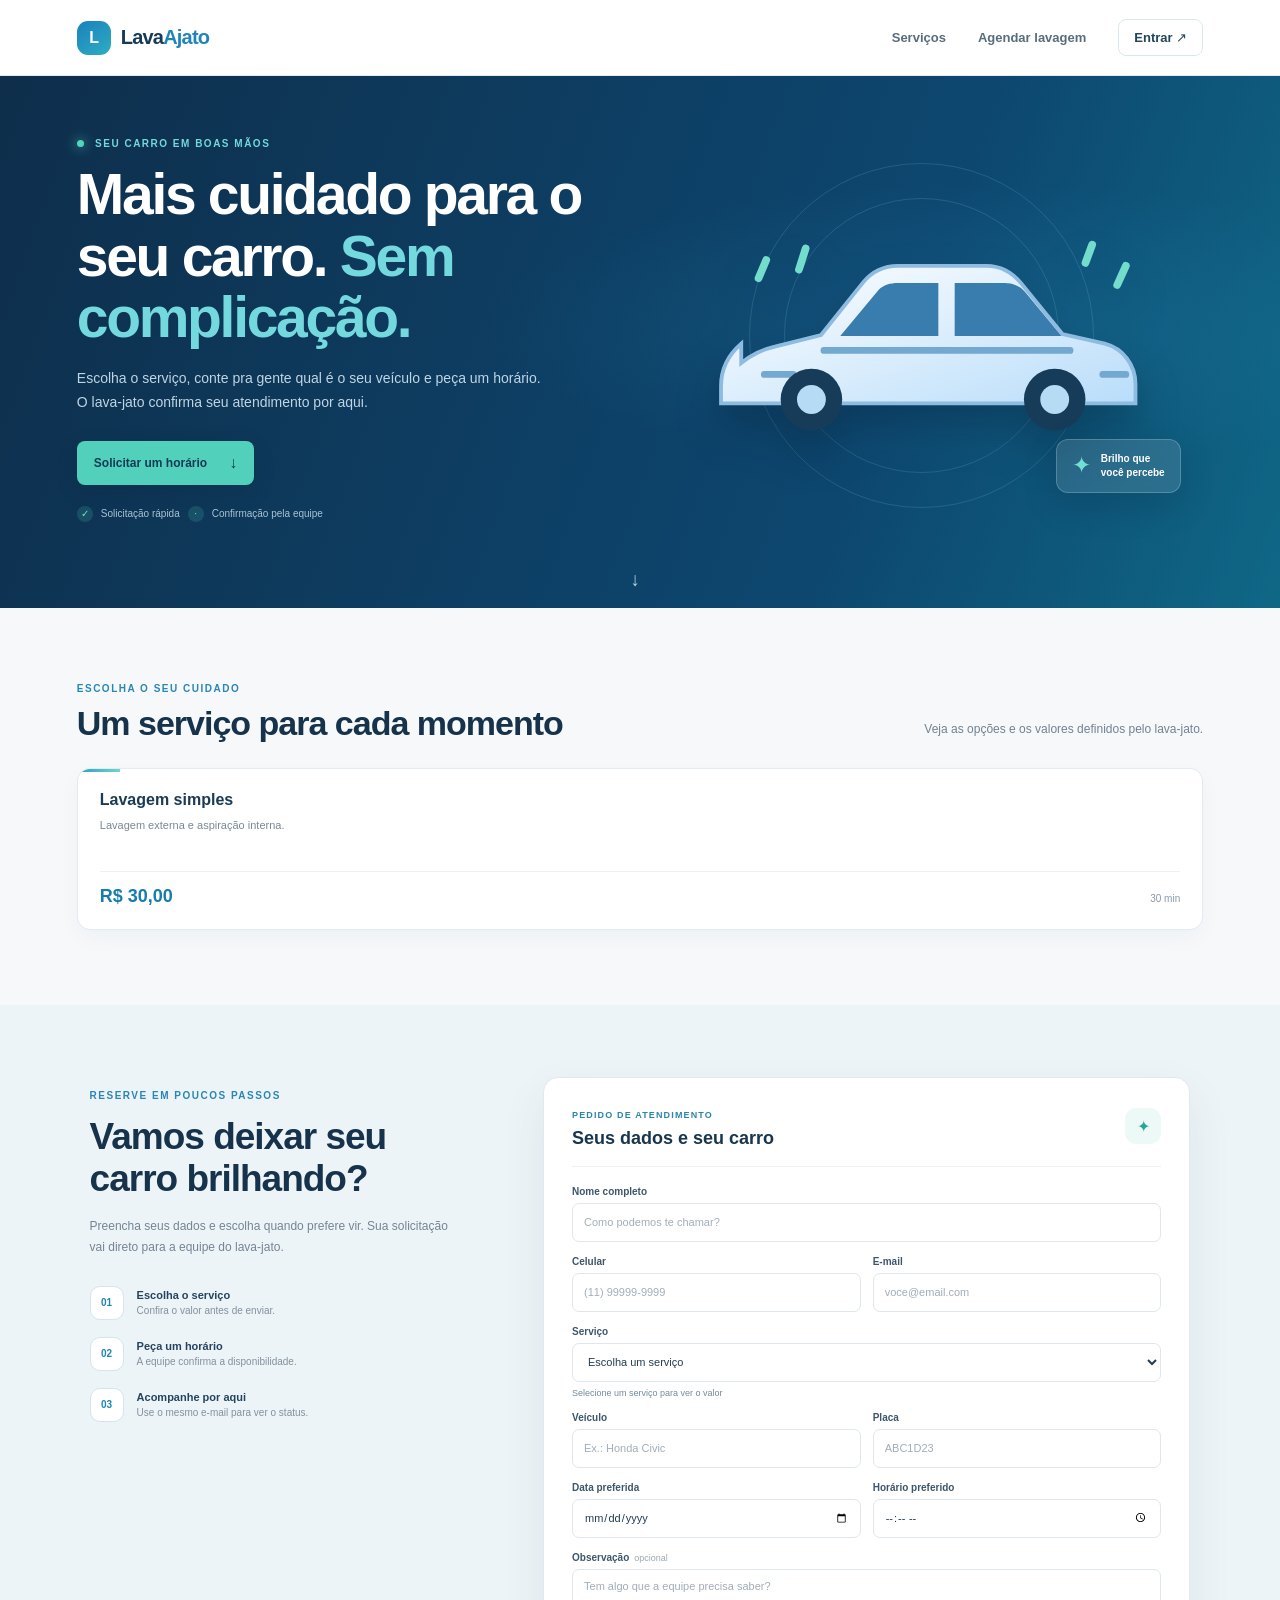
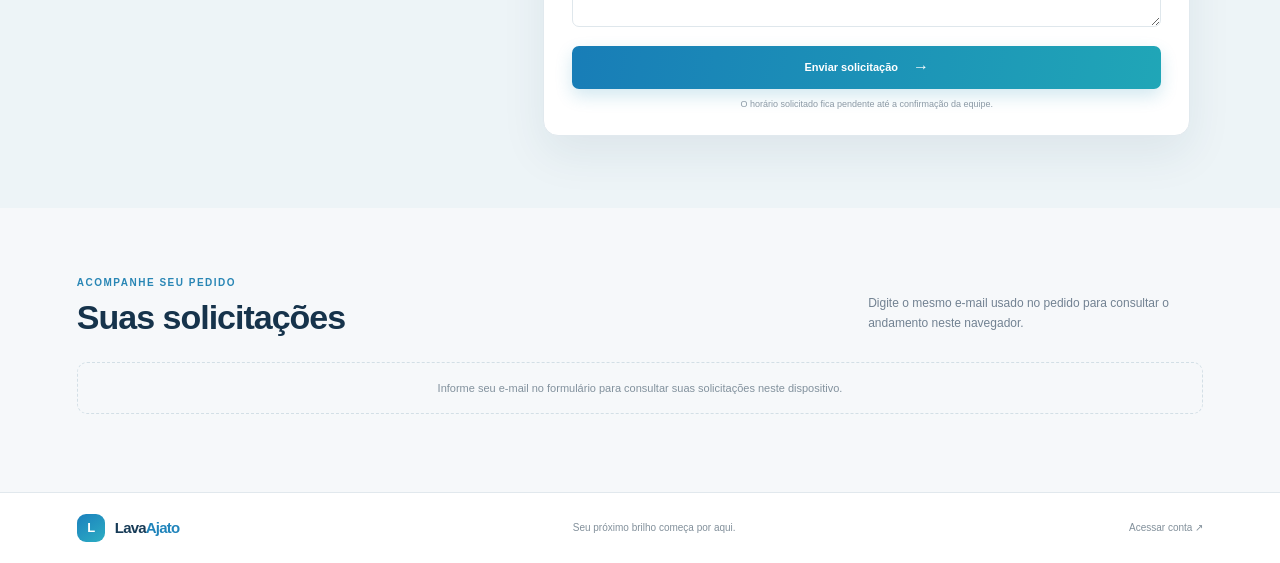
==== frontend/index.html @ 4a01fb27 "commit do login e central de clientes" ====
<!DOCTYPE html>
<html lang="pt-BR">
<head>
  <meta charset="UTF-8">
  <meta name="viewport" content="width=device-width, initial-scale=1">
  <meta name="theme-color" content="#102a43">
  <title>Início | LavaAjato</title>
  <link rel="stylesheet" href="css/client.css">
</head>
<body class="client-page" data-page="client">
  <header class="client-header">
    <a class="client-brand" href="index.html" aria-label="LavaAjato, início">
      <span class="brand-icon" aria-hidden="true">L</span>
      <span>Lava<span>Ajato</span></span>
    </a>
    <nav class="client-nav" aria-label="Navegação principal">
      <a href="#servicos">Serviços</a>
      <a href="#solicitar">Agendar lavagem</a>
      <a class="manager-link" href="auth.html">Entrar <span aria-hidden="true">↗</span></a>
    </nav>
  </header>

  <main>
    <section class="client-hero">
      <div class="hero-copy">
        <p class="client-eyebrow"><span></span> SEU CARRO EM BOAS MÃOS</p>
        <h1>Mais cuidado para o seu carro. <em>Sem complicação.</em></h1>
        <p>Escolha o serviço, conte pra gente qual é o seu veículo e peça um horário. O lava-jato confirma seu atendimento por aqui.</p>
        <a class="hero-button" href="#solicitar">Solicitar um horário <span aria-hidden="true">↓</span></a>
        <div class="hero-trust"><span aria-hidden="true">✓</span> Solicitação rápida <span class="trust-divider">·</span> Confirmação pela equipe</div>
      </div>
      <div class="hero-art" aria-hidden="true">
        <div class="art-orbit orbit-back"></div>
        <div class="art-orbit orbit-front"></div>
        <div class="car-illustration">
          <svg viewBox="0 0 520 260" role="img" aria-label="Ilustração de um carro sendo lavado">
            <defs><linearGradient id="carPaint" x1="0" x2="1" y1="0" y2="1"><stop stop-color="#ffffff"/><stop offset="1" stop-color="#b9ddfa"/></linearGradient></defs>
            <path d="M72 158c10-8 21-14 35-17l48-12 44-55c9-11 22-17 36-17h92c14 0 27 7 36 18l43 53 44 10c19 5 32 22 32 42v20H51v-18c0-17 7-32 21-44Z" fill="url(#carPaint)" stroke="#8ebce0" stroke-width="4"/>
            <path d="m215 82-40 48h102V75h-42c-8 0-15 2-20 7Zm79-7v55h111l-38-46c-5-6-13-9-21-9h-52Z" fill="#397cae"/>
            <path d="M158 145h256M96 170h30m322 0h24" stroke="#73a8d1" stroke-width="7" stroke-linecap="round"/>
            <circle cx="145" cy="196" r="32" fill="#173c59"/><circle cx="145" cy="196" r="15" fill="#b6dcf5"/>
            <circle cx="398" cy="196" r="32" fill="#173c59"/><circle cx="398" cy="196" r="15" fill="#b6dcf5"/>
            <path d="m90 70 8-19m34 10 7-22m324 38 9-20m-42-3 7-19" stroke="#74dcca" stroke-width="8" stroke-linecap="round"/>
          </svg>
        </div>
        <div class="hero-sticker"><span>✦</span><strong>Brilho que<br>você percebe</strong></div>
      </div>
      <a class="hero-scroll" href="#servicos" aria-label="Ver serviços">↓</a>
    </section>

    <section class="client-section services-section" id="servicos">
      <div class="section-heading">
        <div><p class="client-eyebrow">ESCOLHA O SEU CUIDADO</p><h2>Um serviço para cada momento</h2></div>
        <p>Veja as opções e os valores definidos pelo lava-jato.</p>
      </div>
      <div class="client-services" id="client-services" aria-live="polite"></div>
    </section>

    <section class="booking-section" id="solicitar">
      <div class="booking-intro">
        <p class="client-eyebrow">RESERVE EM POUCOS PASSOS</p>
        <h2>Vamos deixar seu carro brilhando?</h2>
        <p>Preencha seus dados e escolha quando prefere vir. Sua solicitação vai direto para a equipe do lava-jato.</p>
        <div class="booking-step"><span>01</span><div><strong>Escolha o serviço</strong><small>Confira o valor antes de enviar.</small></div></div>
        <div class="booking-step"><span>02</span><div><strong>Peça um horário</strong><small>A equipe confirma a disponibilidade.</small></div></div>
        <div class="booking-step"><span>03</span><div><strong>Acompanhe por aqui</strong><small>Use o mesmo e-mail para ver o status.</small></div></div>
      </div>

      <form class="booking-card" id="request-form">
        <div class="booking-card-head"><div><span class="form-step-label">PEDIDO DE ATENDIMENTO</span><h3>Seus dados e seu carro</h3></div><span class="secure-mark" aria-hidden="true">✦</span></div>
        <div id="request-notice" class="request-notice" role="status" aria-live="polite" hidden></div>
        <div class="booking-fields">
          <label class="field-full">Nome completo<input name="nome" autocomplete="name" placeholder="Como podemos te chamar?" required minlength="2"></label>
          <label>Celular<input name="telefone" type="tel" autocomplete="tel" inputmode="tel" placeholder="(11) 99999-9999" required></label>
          <label>E-mail<input name="email" type="email" autocomplete="email" placeholder="voce@email.com" required></label>
          <label class="field-full">Serviço<select name="servico" required><option value="">Carregando serviços…</option></select><small class="quote" id="request-quote">Selecione um serviço para ver o valor</small></label>
          <label>Veículo<input name="veiculo" placeholder="Ex.: Honda Civic" required></label>
          <label>Placa<input name="placa" placeholder="ABC1D23" maxlength="8" required></label>
          <label>Data preferida<input name="data" type="date" required></label>
          <label>Horário preferido<input name="hora" type="time" required></label>
          <label class="field-full"><span class="field-label">Observação <small class="optional-label">opcional</small></span><textarea name="observacoes" rows="3" placeholder="Tem algo que a equipe precisa saber?"></textarea></label>
        </div>
        <button class="booking-submit" type="submit">Enviar solicitação <span aria-hidden="true">→</span></button>
        <p class="form-footnote">O horário solicitado fica pendente até a confirmação da equipe.</p>
      </form>
    </section>

    <section class="client-section history-section" id="acompanhar">
      <div class="section-heading history-heading"><div><p class="client-eyebrow">ACOMPANHE SEU PEDIDO</p><h2>Suas solicitações</h2></div><p>Digite o mesmo e-mail usado no pedido para consultar o andamento neste navegador.</p></div>
      <div class="request-history" id="request-history" aria-live="polite"><p class="history-hint">Informe seu e-mail no formulário para consultar suas solicitações neste dispositivo.</p></div>
    </section>
  </main>

  <footer class="client-footer"><a class="client-brand" href="index.html"><span class="brand-icon" aria-hidden="true">L</span><span>Lava<span>Ajato</span></span></a><p>Seu próximo brilho começa por aqui.</p><a href="auth.html">Acessar conta ↗</a></footer>
  <script type="module" src="js/app.js"></script>
</body>
</html>
---- frontend/css/client.css ----
:root{font-family:"DM Sans","Segoe UI",Arial,sans-serif;color:#142f45;background:#f6f8fa;font-synthesis:none;text-rendering:optimizeLegibility;--navy:#102a43;--blue:#1978ba;--cyan:#42c5d8;--muted:#738394;--line:#e1e8ee;--mint:#54d6bd}
*{box-sizing:border-box}
html{scroll-behavior:smooth;scroll-padding-top:84px}
body{min-width:320px;margin:0;background:#f6f8fa}
a{color:inherit}
button,input,select,textarea{font:inherit}
.client-header{position:sticky;top:0;z-index:5;display:flex;align-items:center;justify-content:space-between;height:76px;padding:0 max(calc((100vw - 1200px)/2),6vw);border-bottom:1px solid rgba(221,231,237,.8);background:rgba(255,255,255,.94);backdrop-filter:blur(14px)}
.client-brand{display:inline-flex;align-items:center;gap:10px;color:#173b57;text-decoration:none;font-family:Manrope,"Segoe UI",sans-serif;font-size:20px;font-weight:800;letter-spacing:-.8px}
.client-brand>span:last-child>span{color:#2084bb}
.brand-icon{display:grid;width:34px;height:34px;place-items:center;border-radius:11px;background:linear-gradient(145deg,#1b80bd,#2daec3);color:white;font-size:16px}
.client-nav{display:flex;align-items:center;gap:32px;color:#596c7b;font-size:13px;font-weight:600}
.client-nav a{text-decoration:none;transition:color .15s}
.client-nav a:hover{color:#1978ba}
.client-nav .manager-link{padding:10px 15px;border:1px solid #dce7ed;border-radius:8px;color:#21445f}
.client-hero{position:relative;display:grid;grid-template-columns:1fr 1fr;align-items:center;min-height:492px;padding:54px max(calc((100vw - 1200px)/2),6vw) 66px;overflow:hidden;background:radial-gradient(ellipse at 77% 47%,rgba(44,154,199,.18),transparent 36%),linear-gradient(110deg,#0e2e4b,#0d4770 68%,#0f6786);color:white}
.hero-copy{position:relative;z-index:1;max-width:560px;padding:8px 0 20px}
.client-eyebrow{margin:0 0 15px;color:#2986b5;font-size:10px;font-weight:700;letter-spacing:1.5px}
.hero-copy .client-eyebrow{color:#72d8db}
.hero-copy .client-eyebrow span{display:inline-block;width:7px;height:7px;margin-right:7px;border-radius:50%;background:#54d6bd;box-shadow:0 0 12px #54d6bd}
.hero-copy h1{max-width:540px;margin:0 0 17px;font-family:Manrope,"Segoe UI",sans-serif;font-size:clamp(39px,4.5vw,57px);line-height:1.08;letter-spacing:-2.3px}
.hero-copy h1 em{color:#74d9df;font-style:normal}
.hero-copy>p:not(.client-eyebrow){max-width:465px;margin:0;color:#c0d5e4;font-size:14px;line-height:1.75}
.hero-button{display:inline-flex;align-items:center;gap:22px;margin-top:26px;padding:13px 17px;border-radius:8px;background:#51d1bc;color:#123b54;text-decoration:none;font-size:12px;font-weight:700;box-shadow:0 7px 22px rgba(12,25,43,.14);transition:transform .15s}
.hero-button:hover{transform:translateY(-2px)}
.hero-button span{font-size:16px}
.hero-trust{display:flex;align-items:center;gap:8px;margin-top:21px;color:#a8c3d5;font-size:10px}
.hero-trust>span{display:grid;width:16px;height:16px;place-items:center;border-radius:50%;background:rgba(84,214,189,.17);color:#6de3c7;font-size:10px}
.trust-divider{color:#54d6bd}
.hero-art{position:relative;display:grid;height:350px;place-items:center}
.art-orbit{position:absolute;border:1px solid rgba(135,206,232,.18);border-radius:50%}
.orbit-back{width:345px;height:345px}
.orbit-front{width:275px;height:275px}
.car-illustration{position:relative;z-index:1;width:min(100%,500px);filter:drop-shadow(0 22px 20px rgba(0,15,33,.28))}
.car-illustration svg{display:block;width:100%;height:auto;overflow:visible}
.hero-sticker{position:absolute;right:4%;bottom:18px;z-index:2;display:flex;align-items:center;gap:10px;padding:12px 15px;border:1px solid rgba(255,255,255,.2);border-radius:12px;background:rgba(255,255,255,.12);backdrop-filter:blur(10px);box-shadow:0 12px 35px rgba(0,15,33,.15)}
.hero-sticker>span{color:#75ded2;font-size:23px}
.hero-sticker strong{font-size:10px;line-height:1.4}
.hero-scroll{position:absolute;right:50%;bottom:17px;color:#b6d3e1;text-decoration:none;font-size:19px}
.client-section{width:min(1200px,88vw);margin:0 auto;padding:75px 0}
.section-heading{display:flex;align-items:flex-end;justify-content:space-between;gap:30px;margin-bottom:25px}
.section-heading .client-eyebrow{margin-bottom:10px}
.section-heading h2,.booking-intro h2{margin:0;color:#16334b;font-family:Manrope,"Segoe UI",sans-serif;font-size:clamp(25px,3vw,34px);letter-spacing:-1px}
.section-heading>p{max-width:335px;margin:0 0 3px;color:#728292;font-size:12px;line-height:1.7}
.client-services{display:grid;grid-template-columns:repeat(auto-fit,minmax(220px,1fr));gap:14px}
.client-service-card{position:relative;overflow:hidden;padding:22px;border:1px solid #e3eaf0;border-radius:13px;background:#fff;box-shadow:0 8px 22px rgba(30,62,86,.035)}
.client-service-card:before{position:absolute;top:0;left:0;width:42px;height:3px;background:linear-gradient(90deg,#25a0c3,#6dd7ca);content:""}
.client-service-card h3{margin:0 0 8px;color:#1b3b54;font-family:Manrope,"Segoe UI",sans-serif;font-size:16px}
.client-service-card p{min-height:36px;margin:0;color:#788897;font-size:11px;line-height:1.6}
.client-service-details{display:flex;align-items:baseline;justify-content:space-between;margin-top:18px;padding-top:14px;border-top:1px solid #edf1f4}
.client-service-details strong{color:#177cae;font-size:18px}
.client-service-details span{color:#8998a5;font-size:10px}
.client-empty-services{grid-column:1/-1;padding:24px;border:1px dashed #cad9e2;border-radius:12px;color:#6d8190;text-align:center;font-size:12px}
.booking-section{display:grid;grid-template-columns:.75fr 1.25fr;gap:65px;align-items:start;padding:72px max(calc((100vw - 1120px)/2),7vw);background:#edf4f7}
.booking-intro{padding-top:13px}
.booking-intro h2{max-width:380px;font-size:37px;line-height:1.15}
.booking-intro>p:not(.client-eyebrow){max-width:360px;margin:15px 0 28px;color:#748494;font-size:12px;line-height:1.75}
.booking-step{display:flex;align-items:center;gap:13px;margin-top:17px}
.booking-step>span{display:grid;width:34px;height:34px;place-items:center;border:1px solid #d4e5eb;border-radius:10px;background:white;color:#2187ac;font-size:10px;font-weight:700}
.booking-step div{display:grid;gap:4px}
.booking-step strong{color:#24445d;font-size:11px}
.booking-step small{color:#82919e;font-size:10px}
.booking-card{padding:26px 28px;border:1px solid #e1e9ee;border-radius:15px;background:white;box-shadow:0 18px 45px rgba(26,69,94,.08)}
.booking-card-head{display:flex;align-items:center;justify-content:space-between;margin-bottom:19px;padding-bottom:17px;border-bottom:1px solid #edf1f4}
.form-step-label{color:#2986a9;font-size:9px;font-weight:700;letter-spacing:1.15px}
.booking-card-head h3{margin:6px 0 0;color:#18364e;font-family:Manrope,"Segoe UI",sans-serif;font-size:18px}
.secure-mark{display:grid;width:36px;height:36px;place-items:center;border-radius:11px;background:#edf9f7;color:#26a994}
.booking-fields{display:grid;grid-template-columns:1fr 1fr;gap:14px 12px}
.booking-fields label{display:flex;flex-direction:column;gap:6px;color:#3d5669;font-size:10px;font-weight:600}
.booking-fields .field-label{display:flex;align-items:baseline;gap:5px}
.booking-fields label.field-full{grid-column:1/-1}
.booking-fields input,.booking-fields select,.booking-fields textarea{width:100%;min-width:0;padding:10px 11px;border:1px solid #dfe7ec;border-radius:7px;background:#fff;color:#223d52;font-size:11px;font-weight:400;outline:none;transition:border .15s,box-shadow .15s}
.booking-fields input,.booking-fields select{height:39px}
.booking-fields textarea{resize:vertical}
.booking-fields input::placeholder,.booking-fields textarea::placeholder{color:#a1adb8}
.booking-fields input:focus,.booking-fields select:focus,.booking-fields textarea:focus{border-color:#3ba0c4;box-shadow:0 0 0 3px rgba(59,160,196,.11)}
.booking-fields .quote{color:#718b9c;font-size:9px;font-weight:400}
.optional-label{color:#9aa7b0;font-size:9px;font-weight:400}
.booking-submit{display:flex;align-items:center;justify-content:center;gap:15px;width:100%;height:43px;margin-top:19px;border:0;border-radius:7px;background:linear-gradient(100deg,#187db7,#20a6b7);color:#fff;font-size:11px;font-weight:700;box-shadow:0 7px 17px rgba(28,140,179,.2);cursor:pointer;transition:filter .15s,transform .15s}
.booking-submit:hover{filter:brightness(1.05);transform:translateY(-1px)}
.booking-submit span{font-size:16px}
.form-footnote{margin:10px 0 0;color:#8b99a5;text-align:center;font-size:9px}
.request-notice{margin-bottom:15px;padding:11px 12px;border:1px solid #f0c5bf;border-radius:8px;background:#fff5f3;color:#a14337;font-size:11px;line-height:1.5}
.request-notice[data-type="success"]{border-color:#bce7d7;background:#effaf5;color:#28764f}
.history-section{padding-top:69px;padding-bottom:78px}
.history-heading{align-items:flex-end}
.request-history{display:grid;gap:10px}
.history-hint{margin:0;padding:19px;border:1px dashed #d3dfe6;border-radius:10px;color:#82919d;text-align:center;font-size:11px}
.history-item{display:flex;align-items:center;gap:20px;padding:15px 17px;border:1px solid #e1e9ee;border-radius:10px;background:#fff}
.history-item-main{display:grid;flex:1;gap:5px}
.history-item-main span:first-child{color:#1f4058;font-size:12px;font-weight:700}
.history-item-main span:last-child{color:#7f8d98;font-size:10px}
.history-item small{color:#98a5ae;font-size:9px}
.request-status{display:inline-flex;align-items:center;width:max-content;padding:5px 9px;border-radius:999px;background:#fff4dd;color:#9b6b12;font-size:9px;font-weight:700}
.status-confirmado{background:#eaf5ff;color:#23658d}
.status-concluído{background:#e7f8ef;color:#24734b}
.status-cancelado{background:#fff0ef;color:#a64a43}
.client-footer{display:flex;align-items:center;justify-content:space-between;gap:20px;padding:21px max(calc((100vw - 1200px)/2),6vw);border-top:1px solid #e1e8ed;background:#fff}
.client-footer .client-brand{font-size:15px}
.client-footer .brand-icon{width:28px;height:28px;border-radius:9px;font-size:13px}
.client-footer p,.client-footer>a:last-child{margin:0;color:#82909b;font-size:10px;text-decoration:none}
.client-footer>a:last-child:hover{color:#1978ba}
@media(max-width:900px){.booking-section{grid-template-columns:1fr;gap:28px;padding-right:7vw;padding-left:7vw}.booking-intro h2{max-width:520px}.booking-intro>p:not(.client-eyebrow){max-width:520px}.booking-step{display:inline-flex;vertical-align:top;margin-right:19px}.hero-art{height:300px}.hero-copy h1{font-size:44px}}
@media(max-width:650px){html{scroll-padding-top:68px}.client-header{height:66px;padding:0 5vw}.client-brand{font-size:17px}.brand-icon{width:31px;height:31px}.client-nav{gap:12px;font-size:10px}.client-nav>a:first-child{display:none}.client-nav .manager-link{padding:8px 9px}.client-hero{grid-template-columns:1fr;min-height:unset;padding:57px 7vw 63px}.hero-copy{padding:0}.hero-copy h1{max-width:490px;font-size:clamp(37px,10vw,51px)}.hero-copy>p:not(.client-eyebrow){font-size:12px}.hero-art{height:245px;margin-top:16px}.orbit-back{width:250px;height:250px}.orbit-front{width:195px;height:195px}.car-illustration{width:min(100%,410px)}.hero-sticker{right:3%;bottom:3px}.hero-scroll{right:7%;bottom:18px}.client-section{width:86vw;padding:56px 0}.section-heading{display:block}.section-heading>p{margin-top:12px}.client-services{grid-template-columns:1fr}.client-service-card{padding:19px}.client-service-card p{min-height:0}.booking-section{gap:22px;padding:55px 7vw}.booking-intro h2{font-size:31px}.booking-step{display:flex;margin-right:0}.booking-card{padding:21px 17px}.booking-fields{gap:12px 9px}.booking-fields input,.booking-fields select,.booking-fields textarea{font-size:10px}.history-section{padding-top:52px;padding-bottom:58px}.history-item{align-items:flex-start;gap:9px;flex-wrap:wrap}.history-item-main{flex-basis:100%}.client-footer{align-items:flex-start;flex-wrap:wrap;padding:19px 7vw}.client-footer p{order:3;flex-basis:100%}}
@media(max-width:400px){.client-nav{gap:8px}.client-nav .manager-link{font-size:9px}.booking-fields{grid-template-columns:1fr}.booking-fields label.field-full{grid-column:auto}.hero-art{height:205px}}
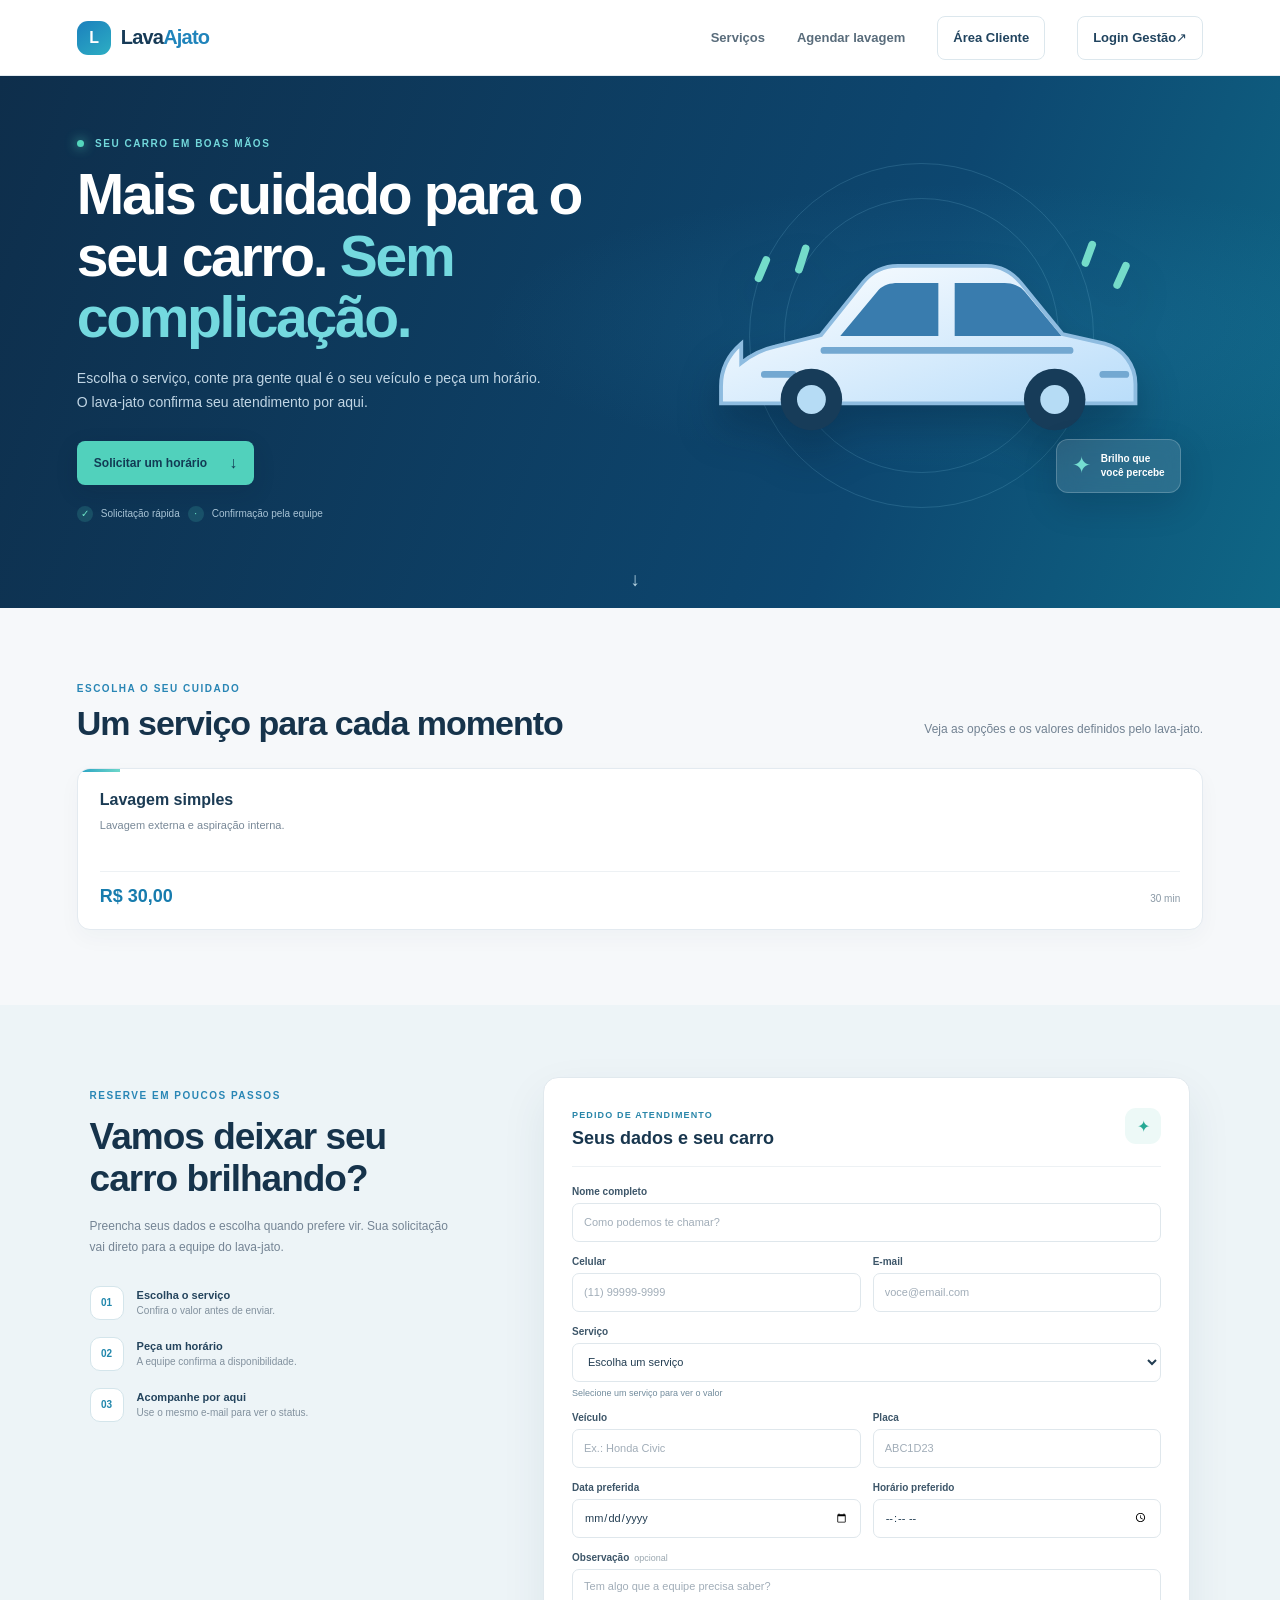
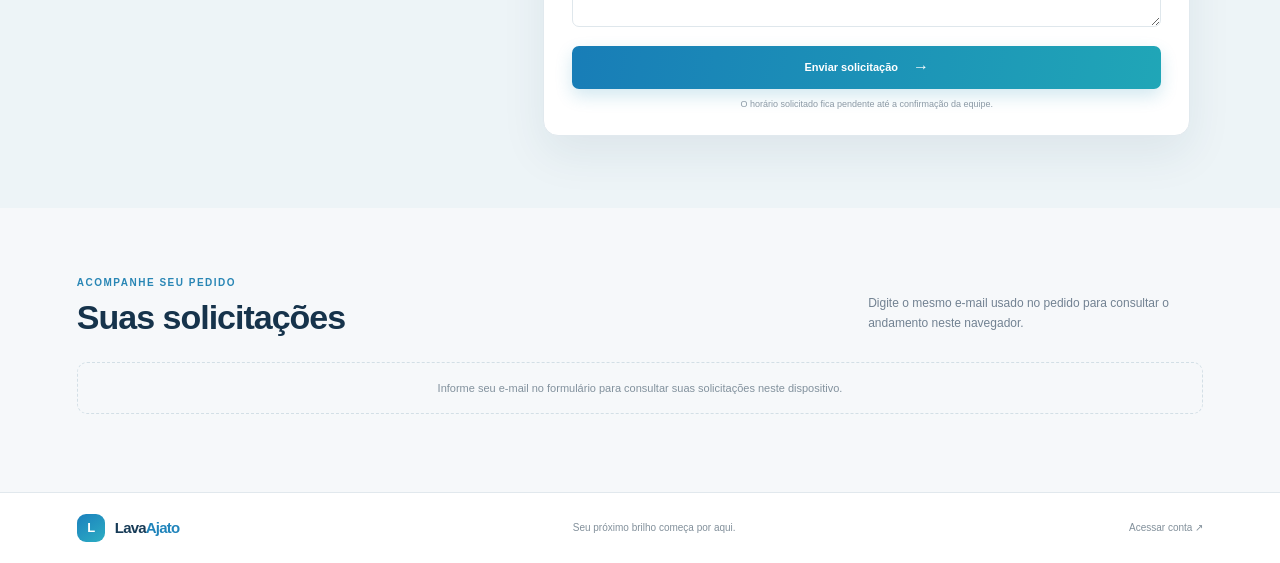
==== commit 7e3b5e72: "Colocando do arquivo que estava separado do git do projeto" ====
--- a/frontend/index.html
+++ b/frontend/index.html
@@ -16,7 +16,8 @@
     <nav class="client-nav" aria-label="Navegação principal">
       <a href="#servicos">Serviços</a>
       <a href="#solicitar">Agendar lavagem</a>
-      <a class="manager-link" href="auth.html">Entrar <span aria-hidden="true">↗</span></a>
+      <a class="client-access-link" href="auth.html?next=cliente.html">Área Cliente</a>
+      <a class="manager-link" href="auth.html">Login Gestão <span aria-hidden="true">↗</span></a>
     </nav>
   </header>
 
@@ -91,7 +92,7 @@
     </section>
   </main>
 
-  <footer class="client-footer"><a class="client-brand" href="index.html"><span class="brand-icon" aria-hidden="true">L</span><span>Lava<span>Ajato</span></span></a><p>Seu próximo brilho começa por aqui.</p><a href="auth.html">Acessar conta ↗</a></footer>
+  <footer class="client-footer"><a class="client-brand" href="index.html"><span class="brand-icon" aria-hidden="true">L</span><span>Lava<span>Ajato</span></span></a><p>Seu próximo brilho começa por aqui.</p><a href="auth.html?next=cliente.html">Acessar conta ↗</a></footer>
   <script type="module" src="js/app.js"></script>
 </body>
 </html>
--- a/frontend/css/client.css
+++ b/frontend/css/client.css
@@ -11,7 +11,7 @@
 .client-nav{display:flex;align-items:center;gap:32px;color:#596c7b;font-size:13px;font-weight:600}
 .client-nav a{text-decoration:none;transition:color .15s}
 .client-nav a:hover{color:#1978ba}
-.client-nav .manager-link{padding:10px 15px;border:1px solid #dce7ed;border-radius:8px;color:#21445f}
+.client-nav .manager-link,.client-nav .client-access-link{display:inline-flex;align-items:center;min-height:44px;padding:10px 15px;border:1px solid #dce7ed;border-radius:8px;color:#21445f;text-decoration:none}
 .client-hero{position:relative;display:grid;grid-template-columns:1fr 1fr;align-items:center;min-height:492px;padding:54px max(calc((100vw - 1200px)/2),6vw) 66px;overflow:hidden;background:radial-gradient(ellipse at 77% 47%,rgba(44,154,199,.18),transparent 36%),linear-gradient(110deg,#0e2e4b,#0d4770 68%,#0f6786);color:white}
 .hero-copy{position:relative;z-index:1;max-width:560px;padding:8px 0 20px}
 .client-eyebrow{margin:0 0 15px;color:#2986b5;font-size:10px;font-weight:700;letter-spacing:1.5px}
@@ -100,5 +100,5 @@
 .client-footer p,.client-footer>a:last-child{margin:0;color:#82909b;font-size:10px;text-decoration:none}
 .client-footer>a:last-child:hover{color:#1978ba}
 @media(max-width:900px){.booking-section{grid-template-columns:1fr;gap:28px;padding-right:7vw;padding-left:7vw}.booking-intro h2{max-width:520px}.booking-intro>p:not(.client-eyebrow){max-width:520px}.booking-step{display:inline-flex;vertical-align:top;margin-right:19px}.hero-art{height:300px}.hero-copy h1{font-size:44px}}
-@media(max-width:650px){html{scroll-padding-top:68px}.client-header{height:66px;padding:0 5vw}.client-brand{font-size:17px}.brand-icon{width:31px;height:31px}.client-nav{gap:12px;font-size:10px}.client-nav>a:first-child{display:none}.client-nav .manager-link{padding:8px 9px}.client-hero{grid-template-columns:1fr;min-height:unset;padding:57px 7vw 63px}.hero-copy{padding:0}.hero-copy h1{max-width:490px;font-size:clamp(37px,10vw,51px)}.hero-copy>p:not(.client-eyebrow){font-size:12px}.hero-art{height:245px;margin-top:16px}.orbit-back{width:250px;height:250px}.orbit-front{width:195px;height:195px}.car-illustration{width:min(100%,410px)}.hero-sticker{right:3%;bottom:3px}.hero-scroll{right:7%;bottom:18px}.client-section{width:86vw;padding:56px 0}.section-heading{display:block}.section-heading>p{margin-top:12px}.client-services{grid-template-columns:1fr}.client-service-card{padding:19px}.client-service-card p{min-height:0}.booking-section{gap:22px;padding:55px 7vw}.booking-intro h2{font-size:31px}.booking-step{display:flex;margin-right:0}.booking-card{padding:21px 17px}.booking-fields{gap:12px 9px}.booking-fields input,.booking-fields select,.booking-fields textarea{font-size:10px}.history-section{padding-top:52px;padding-bottom:58px}.history-item{align-items:flex-start;gap:9px;flex-wrap:wrap}.history-item-main{flex-basis:100%}.client-footer{align-items:flex-start;flex-wrap:wrap;padding:19px 7vw}.client-footer p{order:3;flex-basis:100%}}
-@media(max-width:400px){.client-nav{gap:8px}.client-nav .manager-link{font-size:9px}.booking-fields{grid-template-columns:1fr}.booking-fields label.field-full{grid-column:auto}.hero-art{height:205px}}
+@media(max-width:650px){html{scroll-padding-top:68px}.client-header{height:66px;padding:0 5vw}.client-brand{font-size:17px}.brand-icon{width:31px;height:31px}.client-nav{gap:8px;font-size:10px}.client-nav>a:first-child,.client-nav>a[href="#solicitar"]{display:none}.client-nav .manager-link,.client-nav .client-access-link{padding:8px 9px;font-size:9px}.client-hero{grid-template-columns:1fr;min-height:unset;padding:57px 7vw 63px}.hero-copy{padding:0}.hero-copy h1{max-width:490px;font-size:clamp(37px,10vw,51px)}.hero-copy>p:not(.client-eyebrow){font-size:12px}.hero-art{height:245px;margin-top:16px}.orbit-back{width:250px;height:250px}.orbit-front{width:195px;height:195px}.car-illustration{width:min(100%,410px)}.hero-sticker{right:3%;bottom:3px}.hero-scroll{right:7%;bottom:18px}.client-section{width:86vw;padding:56px 0}.section-heading{display:block}.section-heading>p{margin-top:12px}.client-services{grid-template-columns:1fr}.client-service-card{padding:19px}.client-service-card p{min-height:0}.booking-section{gap:22px;padding:55px 7vw}.booking-intro h2{font-size:31px}.booking-step{display:flex;margin-right:0}.booking-card{padding:21px 17px}.booking-fields{gap:12px 9px}.booking-fields input,.booking-fields select,.booking-fields textarea{font-size:10px}.history-section{padding-top:52px;padding-bottom:58px}.history-item{align-items:flex-start;gap:9px;flex-wrap:wrap}.history-item-main{flex-basis:100%}.client-footer{align-items:flex-start;flex-wrap:wrap;padding:19px 7vw}.client-footer p{order:3;flex-basis:100%}}
+@media(max-width:400px){.client-nav{gap:6px}.client-nav .manager-link,.client-nav .client-access-link{font-size:8px;padding:7px}.booking-fields{grid-template-columns:1fr}.booking-fields label.field-full{grid-column:auto}.hero-art{height:205px}}
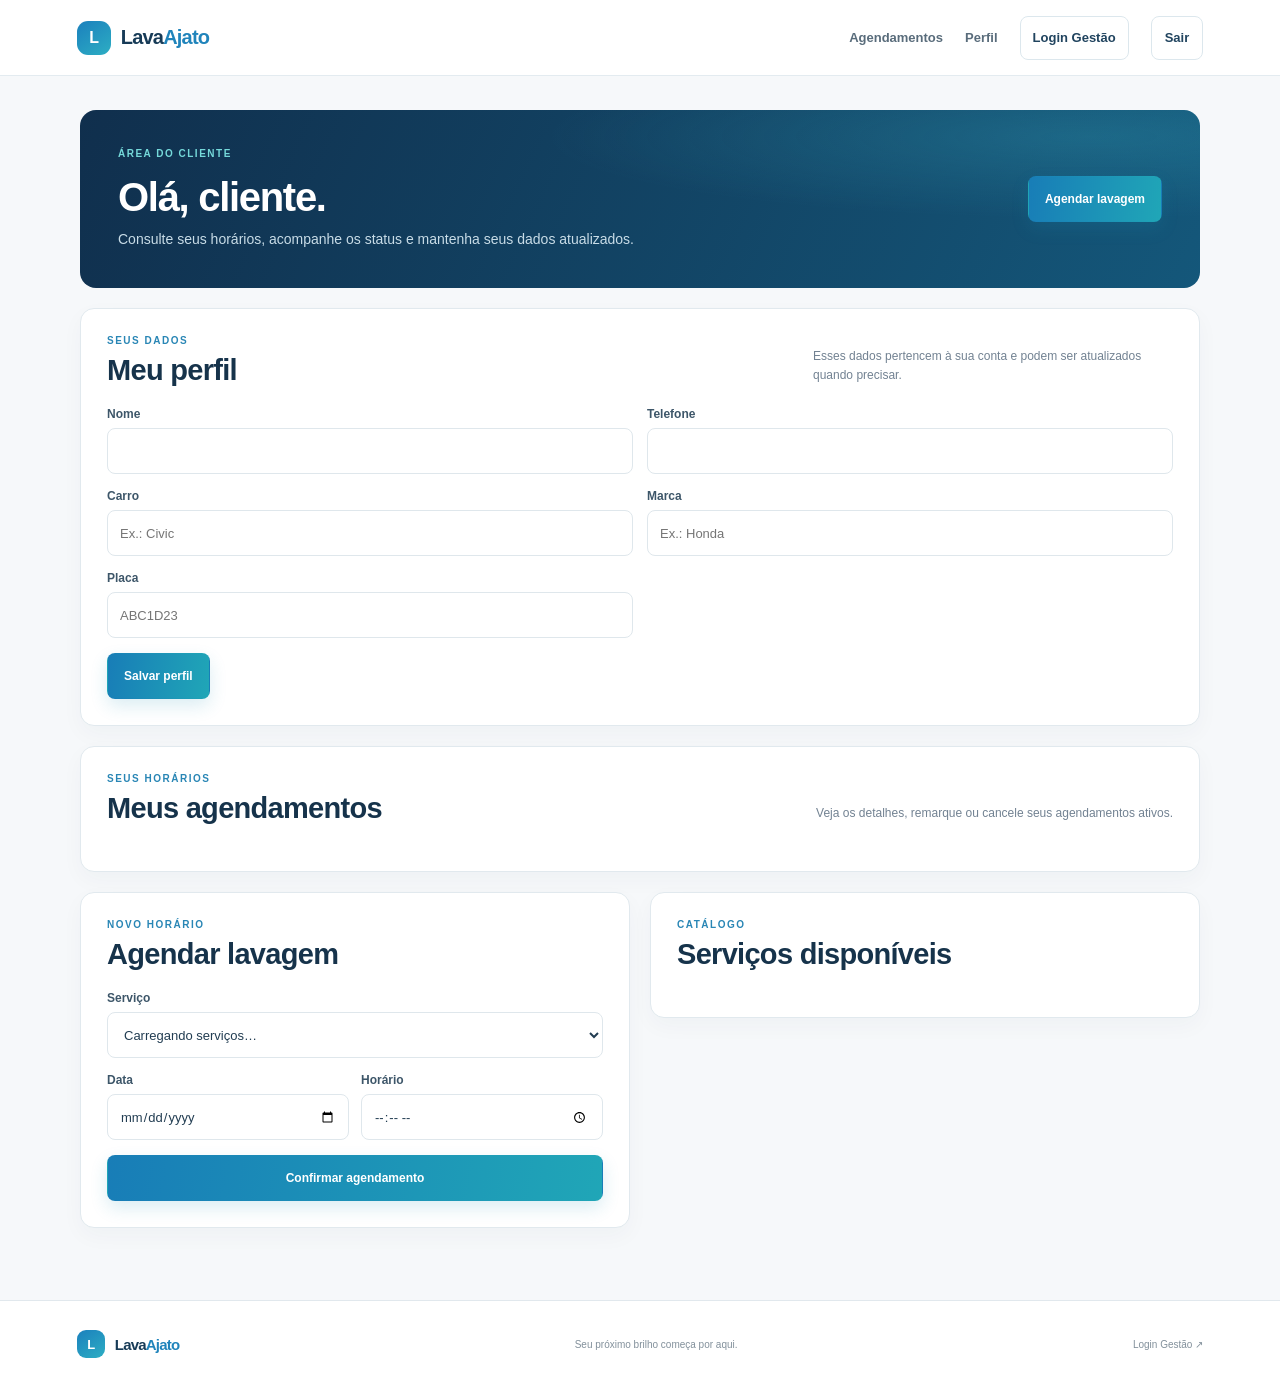
==== commit 4fea1e3e: "commitando o banco de dados" ====
--- a/frontend/index.html
+++ b/frontend/index.html
@@ -3,96 +3,10 @@
 <head>
   <meta charset="UTF-8">
   <meta name="viewport" content="width=device-width, initial-scale=1">
-  <meta name="theme-color" content="#102a43">
-  <title>Início | LavaAjato</title>
-  <link rel="stylesheet" href="css/client.css">
+  <meta http-equiv="refresh" content="0; url=cliente.html">
+  <title>Área do cliente | LavaAjato</title>
 </head>
-<body class="client-page" data-page="client">
-  <header class="client-header">
-    <a class="client-brand" href="index.html" aria-label="LavaAjato, início">
-      <span class="brand-icon" aria-hidden="true">L</span>
-      <span>Lava<span>Ajato</span></span>
-    </a>
-    <nav class="client-nav" aria-label="Navegação principal">
-      <a href="#servicos">Serviços</a>
-      <a href="#solicitar">Agendar lavagem</a>
-      <a class="client-access-link" href="auth.html?next=cliente.html">Área Cliente</a>
-      <a class="manager-link" href="auth.html">Login Gestão <span aria-hidden="true">↗</span></a>
-    </nav>
-  </header>
-
-  <main>
-    <section class="client-hero">
-      <div class="hero-copy">
-        <p class="client-eyebrow"><span></span> SEU CARRO EM BOAS MÃOS</p>
-        <h1>Mais cuidado para o seu carro. <em>Sem complicação.</em></h1>
-        <p>Escolha o serviço, conte pra gente qual é o seu veículo e peça um horário. O lava-jato confirma seu atendimento por aqui.</p>
-        <a class="hero-button" href="#solicitar">Solicitar um horário <span aria-hidden="true">↓</span></a>
-        <div class="hero-trust"><span aria-hidden="true">✓</span> Solicitação rápida <span class="trust-divider">·</span> Confirmação pela equipe</div>
-      </div>
-      <div class="hero-art" aria-hidden="true">
-        <div class="art-orbit orbit-back"></div>
-        <div class="art-orbit orbit-front"></div>
-        <div class="car-illustration">
-          <svg viewBox="0 0 520 260" role="img" aria-label="Ilustração de um carro sendo lavado">
-            <defs><linearGradient id="carPaint" x1="0" x2="1" y1="0" y2="1"><stop stop-color="#ffffff"/><stop offset="1" stop-color="#b9ddfa"/></linearGradient></defs>
-            <path d="M72 158c10-8 21-14 35-17l48-12 44-55c9-11 22-17 36-17h92c14 0 27 7 36 18l43 53 44 10c19 5 32 22 32 42v20H51v-18c0-17 7-32 21-44Z" fill="url(#carPaint)" stroke="#8ebce0" stroke-width="4"/>
-            <path d="m215 82-40 48h102V75h-42c-8 0-15 2-20 7Zm79-7v55h111l-38-46c-5-6-13-9-21-9h-52Z" fill="#397cae"/>
-            <path d="M158 145h256M96 170h30m322 0h24" stroke="#73a8d1" stroke-width="7" stroke-linecap="round"/>
-            <circle cx="145" cy="196" r="32" fill="#173c59"/><circle cx="145" cy="196" r="15" fill="#b6dcf5"/>
-            <circle cx="398" cy="196" r="32" fill="#173c59"/><circle cx="398" cy="196" r="15" fill="#b6dcf5"/>
-            <path d="m90 70 8-19m34 10 7-22m324 38 9-20m-42-3 7-19" stroke="#74dcca" stroke-width="8" stroke-linecap="round"/>
-          </svg>
-        </div>
-        <div class="hero-sticker"><span>✦</span><strong>Brilho que<br>você percebe</strong></div>
-      </div>
-      <a class="hero-scroll" href="#servicos" aria-label="Ver serviços">↓</a>
-    </section>
-
-    <section class="client-section services-section" id="servicos">
-      <div class="section-heading">
-        <div><p class="client-eyebrow">ESCOLHA O SEU CUIDADO</p><h2>Um serviço para cada momento</h2></div>
-        <p>Veja as opções e os valores definidos pelo lava-jato.</p>
-      </div>
-      <div class="client-services" id="client-services" aria-live="polite"></div>
-    </section>
-
-    <section class="booking-section" id="solicitar">
-      <div class="booking-intro">
-        <p class="client-eyebrow">RESERVE EM POUCOS PASSOS</p>
-        <h2>Vamos deixar seu carro brilhando?</h2>
-        <p>Preencha seus dados e escolha quando prefere vir. Sua solicitação vai direto para a equipe do lava-jato.</p>
-        <div class="booking-step"><span>01</span><div><strong>Escolha o serviço</strong><small>Confira o valor antes de enviar.</small></div></div>
-        <div class="booking-step"><span>02</span><div><strong>Peça um horário</strong><small>A equipe confirma a disponibilidade.</small></div></div>
-        <div class="booking-step"><span>03</span><div><strong>Acompanhe por aqui</strong><small>Use o mesmo e-mail para ver o status.</small></div></div>
-      </div>
-
-      <form class="booking-card" id="request-form">
-        <div class="booking-card-head"><div><span class="form-step-label">PEDIDO DE ATENDIMENTO</span><h3>Seus dados e seu carro</h3></div><span class="secure-mark" aria-hidden="true">✦</span></div>
-        <div id="request-notice" class="request-notice" role="status" aria-live="polite" hidden></div>
-        <div class="booking-fields">
-          <label class="field-full">Nome completo<input name="nome" autocomplete="name" placeholder="Como podemos te chamar?" required minlength="2"></label>
-          <label>Celular<input name="telefone" type="tel" autocomplete="tel" inputmode="tel" placeholder="(11) 99999-9999" required></label>
-          <label>E-mail<input name="email" type="email" autocomplete="email" placeholder="voce@email.com" required></label>
-          <label class="field-full">Serviço<select name="servico" required><option value="">Carregando serviços…</option></select><small class="quote" id="request-quote">Selecione um serviço para ver o valor</small></label>
-          <label>Veículo<input name="veiculo" placeholder="Ex.: Honda Civic" required></label>
-          <label>Placa<input name="placa" placeholder="ABC1D23" maxlength="8" required></label>
-          <label>Data preferida<input name="data" type="date" required></label>
-          <label>Horário preferido<input name="hora" type="time" required></label>
-          <label class="field-full"><span class="field-label">Observação <small class="optional-label">opcional</small></span><textarea name="observacoes" rows="3" placeholder="Tem algo que a equipe precisa saber?"></textarea></label>
-        </div>
-        <button class="booking-submit" type="submit">Enviar solicitação <span aria-hidden="true">→</span></button>
-        <p class="form-footnote">O horário solicitado fica pendente até a confirmação da equipe.</p>
-      </form>
-    </section>
-
-    <section class="client-section history-section" id="acompanhar">
-      <div class="section-heading history-heading"><div><p class="client-eyebrow">ACOMPANHE SEU PEDIDO</p><h2>Suas solicitações</h2></div><p>Digite o mesmo e-mail usado no pedido para consultar o andamento neste navegador.</p></div>
-      <div class="request-history" id="request-history" aria-live="polite"><p class="history-hint">Informe seu e-mail no formulário para consultar suas solicitações neste dispositivo.</p></div>
-    </section>
-  </main>
-
-  <footer class="client-footer"><a class="client-brand" href="index.html"><span class="brand-icon" aria-hidden="true">L</span><span>Lava<span>Ajato</span></span></a><p>Seu próximo brilho começa por aqui.</p><a href="auth.html?next=cliente.html">Acessar conta ↗</a></footer>
-  <script type="module" src="js/app.js"></script>
+<body>
+  <p>Abrindo a área do cliente… <a href="cliente.html">Clique aqui se não redirecionar.</a></p>
 </body>
 </html>
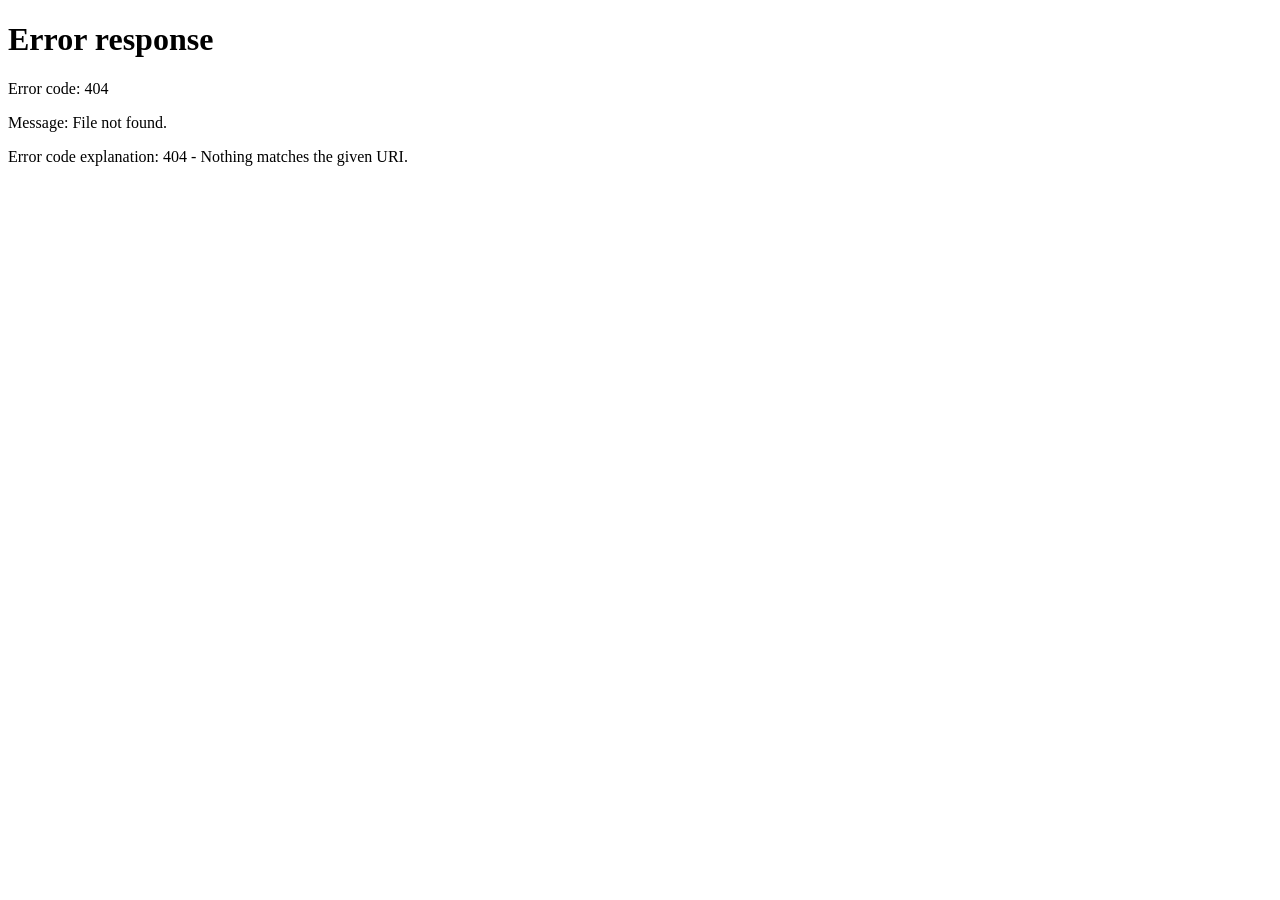
==== commit 46d8d8ed: "feat: URLs sem extensão .html" ====
--- a/frontend/index.html
+++ b/frontend/index.html
@@ -3,10 +3,10 @@
 <head>
   <meta charset="UTF-8">
   <meta name="viewport" content="width=device-width, initial-scale=1">
-  <meta http-equiv="refresh" content="0; url=cliente.html">
+  <meta http-equiv="refresh" content="0; url=cliente">
   <title>Área do cliente | LavaAjato</title>
 </head>
 <body>
-  <p>Abrindo a área do cliente… <a href="cliente.html">Clique aqui se não redirecionar.</a></p>
+  <p>Abrindo a área do cliente… <a href="cliente">Clique aqui se não redirecionar.</a></p>
 </body>
 </html>
